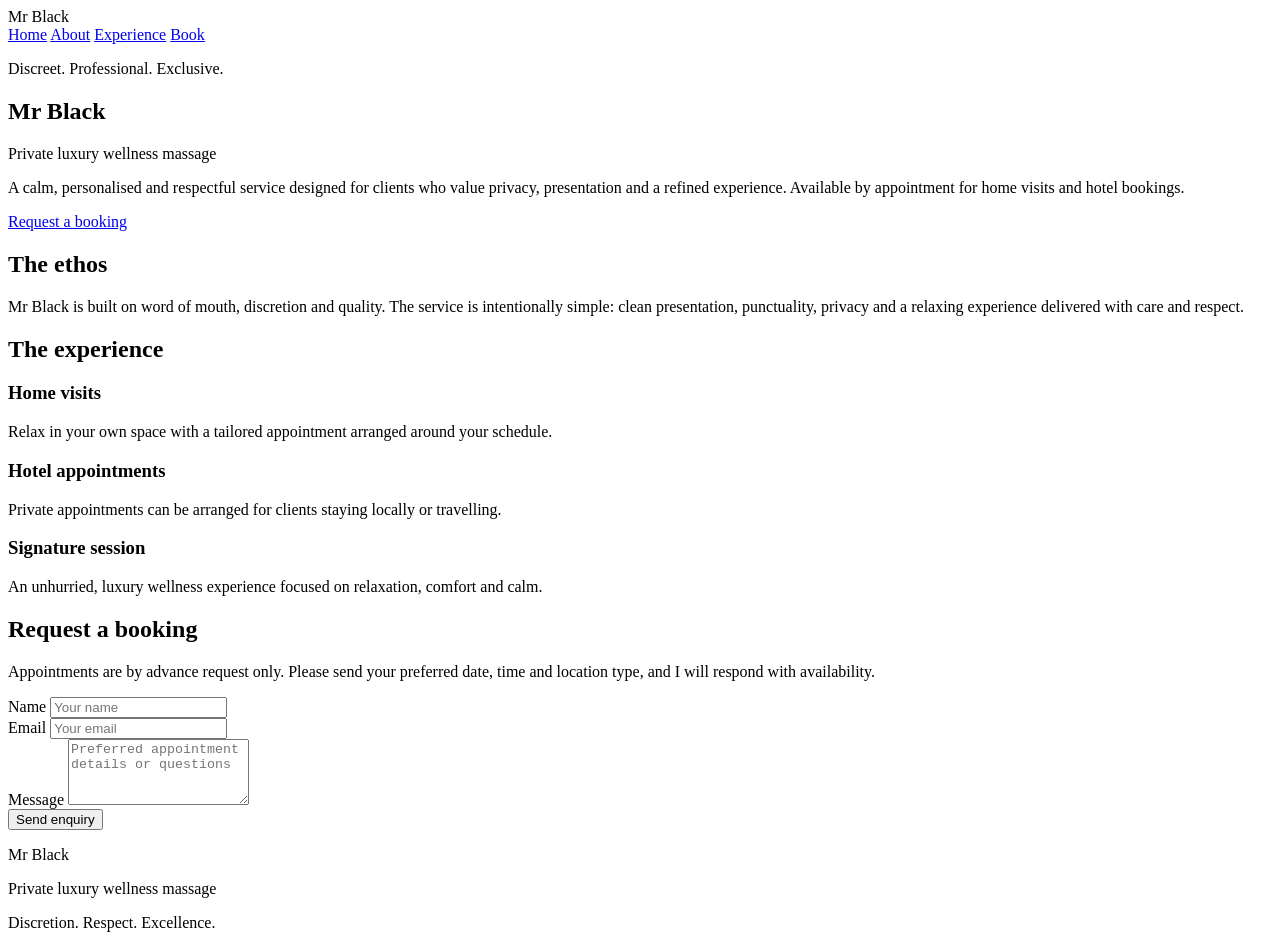
==== index.html @ 1399bcbb "Add Mr Black website homepage" ====
<!DOCTYPE html>
<html lang="en">
<head>
  <meta charset="UTF-8" />
  <meta name="viewport" content="width=device-width, initial-scale=1.0" />
  <title>Mr Black | Private Wellness Massage</title>
  <link rel="stylesheet" href="styles.css" />
  <link href="https://fonts.googleapis.com/css2?family=Playfair+Display:wght@400;600;700&family=Montserrat:wght@300;400;500;600&display=swap" rel="stylesheet" />
</head>
<body>
  <header class="site-header">
    <div class="container">
      <div class="brand">Mr Black</div>
      <nav class="nav-menu">
        <a href="#home">Home</a>
        <a href="#about">About</a>
        <a href="#experience">Experience</a>
        <a href="#contact">Book</a>
      </nav>
    </div>
  </header>

  <section id="home" class="hero">
    <div class="hero-overlay"></div>
    <div class="hero-content container">
      <p class="hero-subtitle">Discreet. Professional. Exclusive.</p>
      <h1 class="hero-title">Mr Black</h1>
      <p class="hero-tagline">Private luxury wellness massage</p>
      <p class="hero-description">A calm, personalised and respectful service designed for clients who value privacy, presentation and a refined experience. Available by appointment for home visits and hotel bookings.</p>
      <a href="#contact" class="btn-primary">Request a booking</a>
    </div>
  </section>

  <section id="about" class="about">
    <div class="container about-content">
      <h2>The ethos</h2>
      <p>Mr Black is built on word of mouth, discretion and quality. The service is intentionally simple: clean presentation, punctuality, privacy and a relaxing experience delivered with care and respect.</p>
    </div>
  </section>

  <section id="experience" class="experience">
    <div class="container">
      <h2>The experience</h2>
      <div class="experience-grid">
        <div class="experience-item">
          <h3>Home visits</h3>
          <p>Relax in your own space with a tailored appointment arranged around your schedule.</p>
        </div>
        <div class="experience-item">
          <h3>Hotel appointments</h3>
          <p>Private appointments can be arranged for clients staying locally or travelling.</p>
        </div>
        <div class="experience-item">
          <h3>Signature session</h3>
          <p>An unhurried, luxury wellness experience focused on relaxation, comfort and calm.</p>
        </div>
      </div>
    </div>
  </section>

  <section id="contact" class="contact">
    <div class="container contact-content">
      <h2>Request a booking</h2>
      <p>Appointments are by advance request only. Please send your preferred date, time and location type, and I will respond with availability.</p>
      <form class="booking-form" action="#" method="post" onsubmit="event.preventDefault(); alert('Thank you. Your enquiry is ready to be sent.');">
        <div class="form-group">
          <label for="name">Name</label>
          <input type="text" id="name" name="name" placeholder="Your name" required />
        </div>
        <div class="form-group">
          <label for="email">Email</label>
          <input type="email" id="email" name="email" placeholder="Your email" required />
        </div>
        <div class="form-group">
          <label for="message">Message</label>
          <textarea id="message" name="message" rows="4" placeholder="Preferred appointment details or questions" required></textarea>
        </div>
        <button type="submit" class="btn-primary">Send enquiry</button>
      </form>
    </div>
  </section>

  <footer class="site-footer">
    <div class="container footer-content">
      <p class="footer-logo">Mr Black</p>
      <p class="footer-tagline">Private luxury wellness massage</p>
      <p class="footer-note">Discretion. Respect. Excellence.</p>
    </div>
  </footer>
</body>
</html>
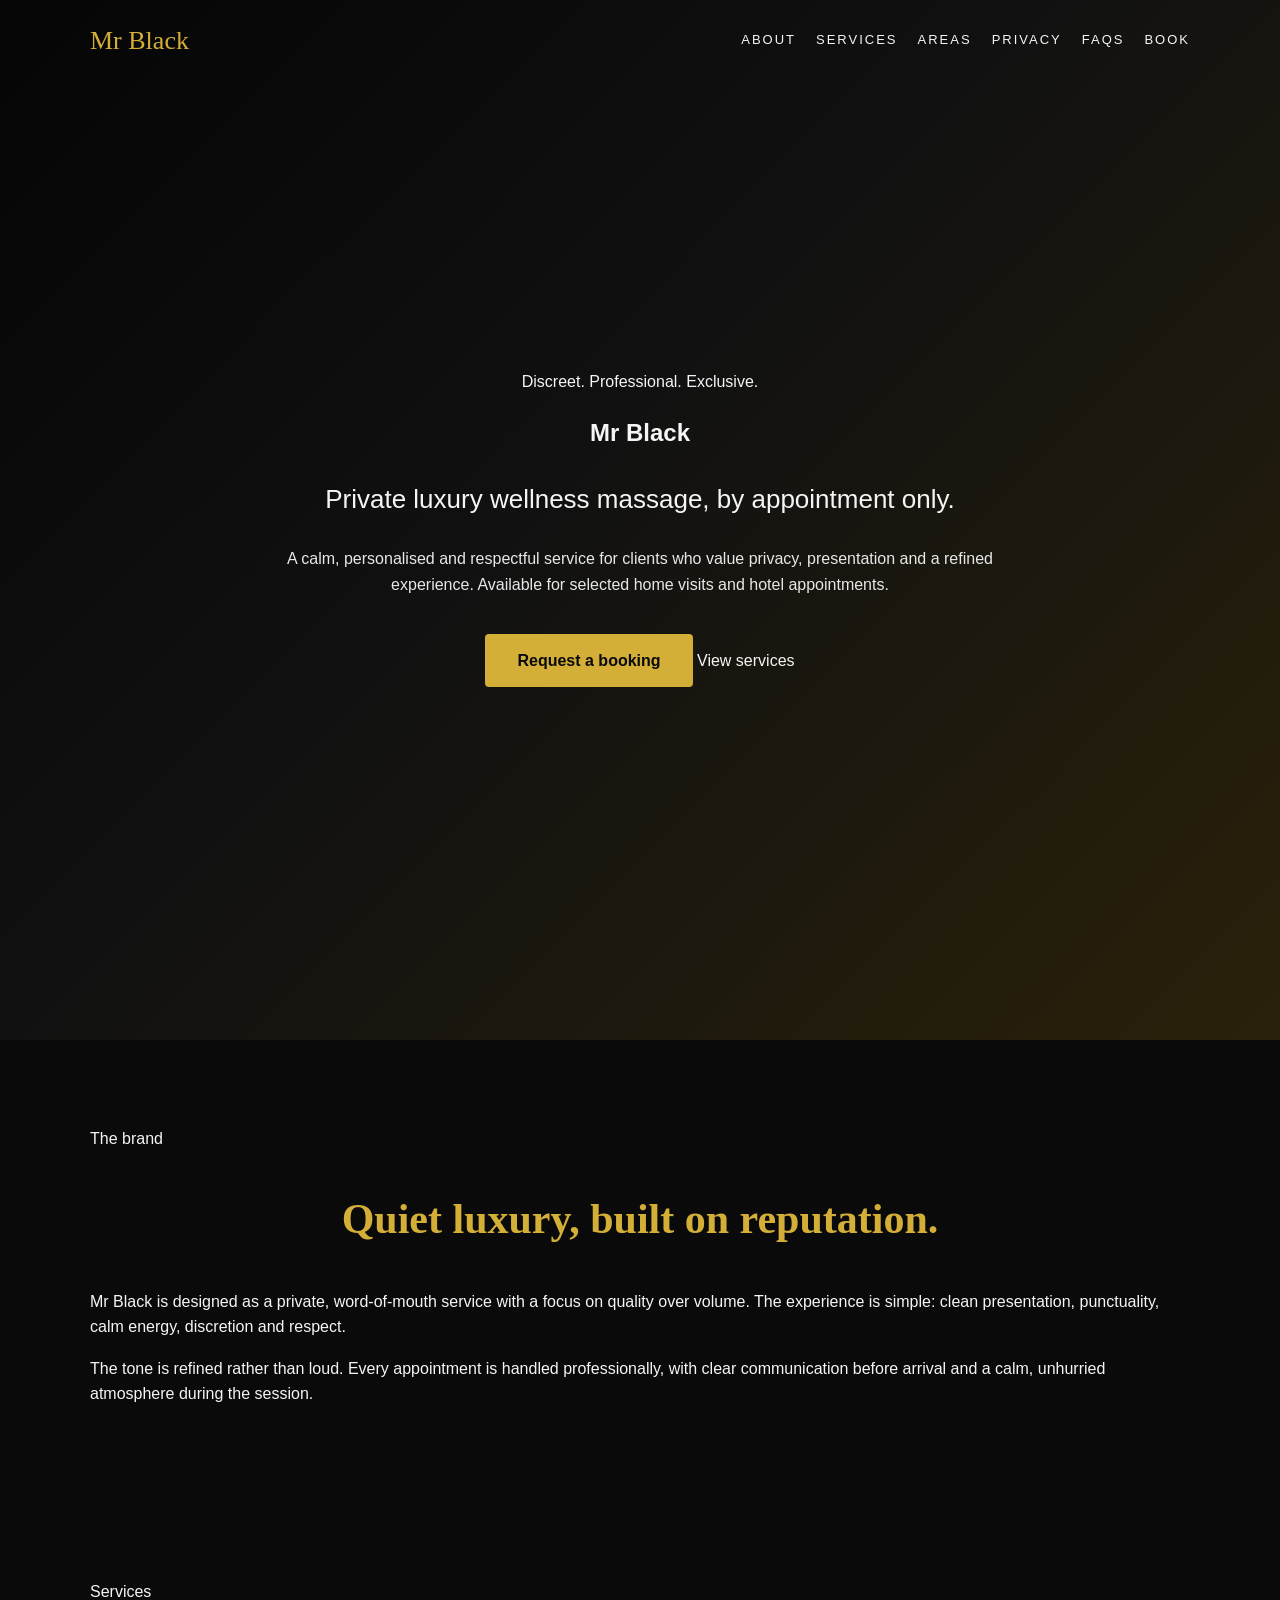
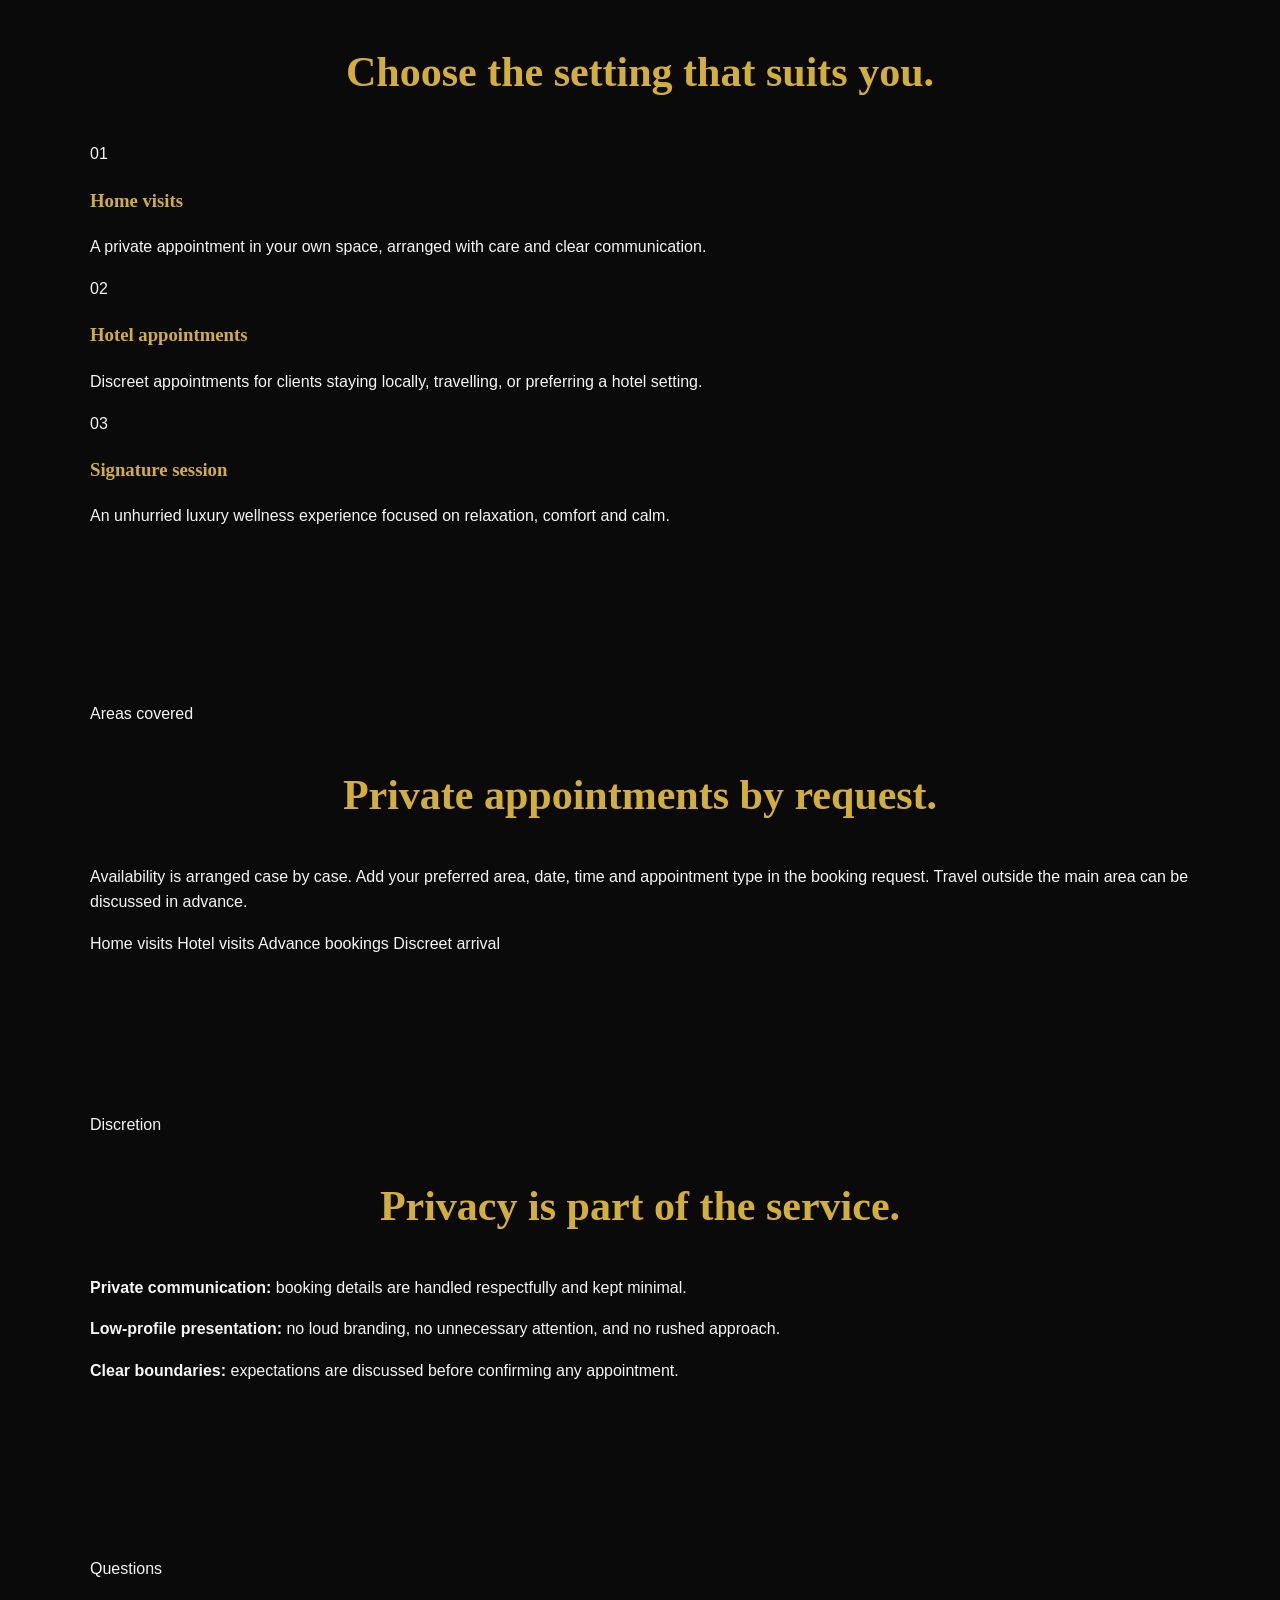
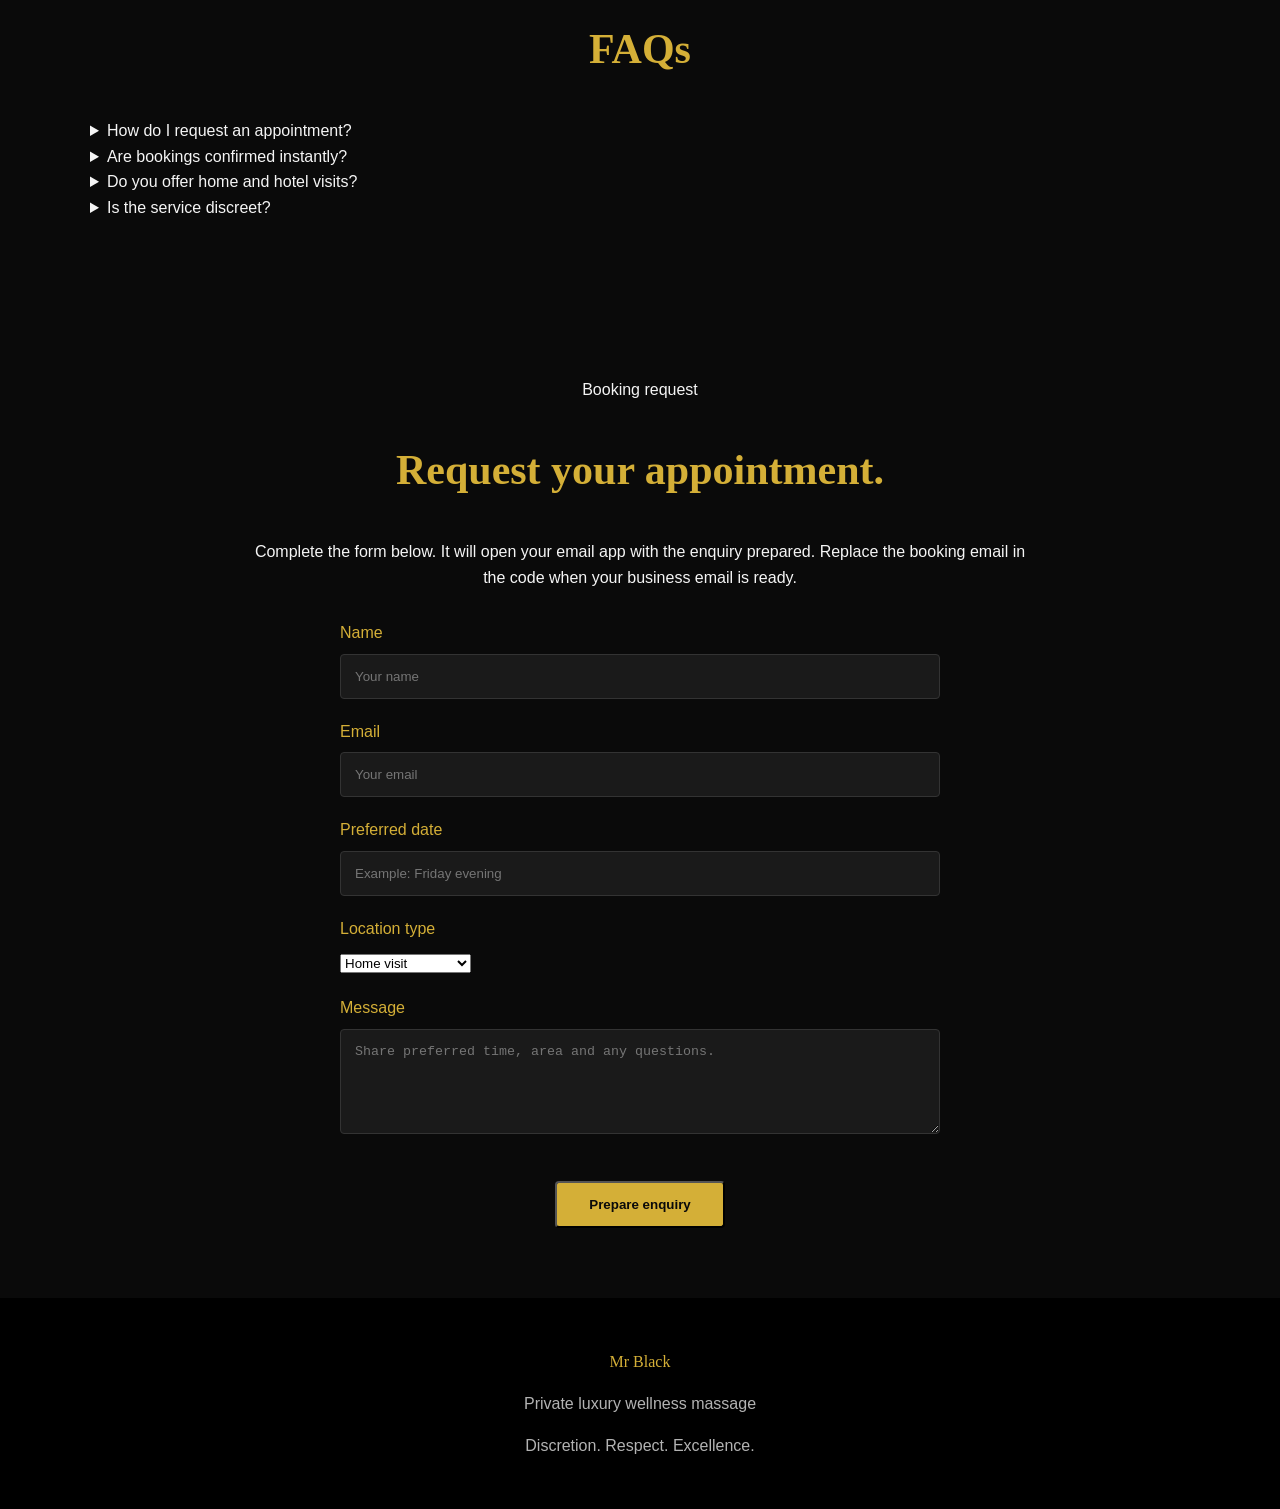
==== commit 80d3ffa2: "Upgrade Stage 1 website structure" ====
--- a/index.html
+++ b/index.html
@@ -3,82 +3,169 @@
 <head>
   <meta charset="UTF-8" />
   <meta name="viewport" content="width=device-width, initial-scale=1.0" />
-  <title>Mr Black | Private Wellness Massage</title>
+  <title>Mr Black | Private Luxury Wellness Massage</title>
+  <meta name="description" content="Mr Black offers private luxury wellness massage appointments by request. Discreet home and hotel visits for clients who value privacy, calm and refined service." />
   <link rel="stylesheet" href="styles.css" />
   <link href="https://fonts.googleapis.com/css2?family=Playfair+Display:wght@400;600;700&family=Montserrat:wght@300;400;500;600&display=swap" rel="stylesheet" />
 </head>
 <body>
   <header class="site-header">
-    <div class="container">
-      <div class="brand">Mr Black</div>
-      <nav class="nav-menu">
-        <a href="#home">Home</a>
+    <div class="container nav-wrap">
+      <a class="brand" href="#home">Mr Black</a>
+      <nav class="nav-menu" aria-label="Main navigation">
         <a href="#about">About</a>
-        <a href="#experience">Experience</a>
+        <a href="#services">Services</a>
+        <a href="#areas">Areas</a>
+        <a href="#privacy">Privacy</a>
+        <a href="#faqs">FAQs</a>
         <a href="#contact">Book</a>
       </nav>
     </div>
   </header>
 
-  <section id="home" class="hero">
-    <div class="hero-overlay"></div>
-    <div class="hero-content container">
-      <p class="hero-subtitle">Discreet. Professional. Exclusive.</p>
-      <h1 class="hero-title">Mr Black</h1>
-      <p class="hero-tagline">Private luxury wellness massage</p>
-      <p class="hero-description">A calm, personalised and respectful service designed for clients who value privacy, presentation and a refined experience. Available by appointment for home visits and hotel bookings.</p>
-      <a href="#contact" class="btn-primary">Request a booking</a>
-    </div>
-  </section>
-
-  <section id="about" class="about">
-    <div class="container about-content">
-      <h2>The ethos</h2>
-      <p>Mr Black is built on word of mouth, discretion and quality. The service is intentionally simple: clean presentation, punctuality, privacy and a relaxing experience delivered with care and respect.</p>
-    </div>
-  </section>
-
-  <section id="experience" class="experience">
-    <div class="container">
-      <h2>The experience</h2>
-      <div class="experience-grid">
-        <div class="experience-item">
-          <h3>Home visits</h3>
-          <p>Relax in your own space with a tailored appointment arranged around your schedule.</p>
-        </div>
-        <div class="experience-item">
-          <h3>Hotel appointments</h3>
-          <p>Private appointments can be arranged for clients staying locally or travelling.</p>
-        </div>
-        <div class="experience-item">
-          <h3>Signature session</h3>
-          <p>An unhurried, luxury wellness experience focused on relaxation, comfort and calm.</p>
+  <main>
+    <section id="home" class="hero">
+      <div class="hero-content container">
+        <p class="eyebrow">Discreet. Professional. Exclusive.</p>
+        <h1>Mr Black</h1>
+        <p class="hero-tagline">Private luxury wellness massage, by appointment only.</p>
+        <p class="hero-description">A calm, personalised and respectful service for clients who value privacy, presentation and a refined experience. Available for selected home visits and hotel appointments.</p>
+        <div class="hero-actions">
+          <a href="#contact" class="btn-primary">Request a booking</a>
+          <a href="#services" class="btn-secondary">View services</a>
         </div>
       </div>
-    </div>
-  </section>
+    </section>
 
-  <section id="contact" class="contact">
-    <div class="container contact-content">
-      <h2>Request a booking</h2>
-      <p>Appointments are by advance request only. Please send your preferred date, time and location type, and I will respond with availability.</p>
-      <form class="booking-form" action="#" method="post" onsubmit="event.preventDefault(); alert('Thank you. Your enquiry is ready to be sent.');">
-        <div class="form-group">
-          <label for="name">Name</label>
-          <input type="text" id="name" name="name" placeholder="Your name" required />
+    <section id="about" class="section about">
+      <div class="container split">
+        <div>
+          <p class="eyebrow">The brand</p>
+          <h2>Quiet luxury, built on reputation.</h2>
         </div>
-        <div class="form-group">
-          <label for="email">Email</label>
-          <input type="email" id="email" name="email" placeholder="Your email" required />
+        <div>
+          <p>Mr Black is designed as a private, word-of-mouth service with a focus on quality over volume. The experience is simple: clean presentation, punctuality, calm energy, discretion and respect.</p>
+          <p>The tone is refined rather than loud. Every appointment is handled professionally, with clear communication before arrival and a calm, unhurried atmosphere during the session.</p>
         </div>
-        <div class="form-group">
-          <label for="message">Message</label>
-          <textarea id="message" name="message" rows="4" placeholder="Preferred appointment details or questions" required></textarea>
+      </div>
+    </section>
+
+    <section id="services" class="section services">
+      <div class="container">
+        <p class="eyebrow center">Services</p>
+        <h2>Choose the setting that suits you.</h2>
+        <div class="card-grid">
+          <article class="card">
+            <span class="card-number">01</span>
+            <h3>Home visits</h3>
+            <p>A private appointment in your own space, arranged with care and clear communication.</p>
+          </article>
+          <article class="card">
+            <span class="card-number">02</span>
+            <h3>Hotel appointments</h3>
+            <p>Discreet appointments for clients staying locally, travelling, or preferring a hotel setting.</p>
+          </article>
+          <article class="card">
+            <span class="card-number">03</span>
+            <h3>Signature session</h3>
+            <p>An unhurried luxury wellness experience focused on relaxation, comfort and calm.</p>
+          </article>
         </div>
-        <button type="submit" class="btn-primary">Send enquiry</button>
-      </form>
-    </div>
-  </section>
+      </div>
+    </section>
+
+    <section id="areas" class="section areas">
+      <div class="container narrow">
+        <p class="eyebrow center">Areas covered</p>
+        <h2>Private appointments by request.</h2>
+        <p>Availability is arranged case by case. Add your preferred area, date, time and appointment type in the booking request. Travel outside the main area can be discussed in advance.</p>
+        <div class="pill-row">
+          <span>Home visits</span>
+          <span>Hotel visits</span>
+          <span>Advance bookings</span>
+          <span>Discreet arrival</span>
+        </div>
+      </div>
+    </section>
+
+    <section id="privacy" class="section privacy">
+      <div class="container split">
+        <div>
+          <p class="eyebrow">Discretion</p>
+          <h2>Privacy is part of the service.</h2>
+        </div>
+        <div class="feature-list">
+          <p><strong>Private communication:</strong> booking details are handled respectfully and kept minimal.</p>
+          <p><strong>Low-profile presentation:</strong> no loud branding, no unnecessary attention, and no rushed approach.</p>
+          <p><strong>Clear boundaries:</strong> expectations are discussed before confirming any appointment.</p>
+        </div>
+      </div>
+    </section>
+
+    <section id="faqs" class="section faqs">
+      <div class="container">
+        <p class="eyebrow center">Questions</p>
+        <h2>FAQs</h2>
+        <div class="faq-list">
+          <details>
+            <summary>How do I request an appointment?</summary>
+            <p>Use the booking form below and include your preferred date, time, location type and any questions.</p>
+          </details>
+          <details>
+            <summary>Are bookings confirmed instantly?</summary>
+            <p>No. This is an appointment-request service. You will receive a response with availability before anything is confirmed.</p>
+          </details>
+          <details>
+            <summary>Do you offer home and hotel visits?</summary>
+            <p>Yes, both can be requested. Details are agreed privately before the appointment.</p>
+          </details>
+          <details>
+            <summary>Is the service discreet?</summary>
+            <p>Yes. Discretion, respect and privacy are central to the brand.</p>
+          </details>
+        </div>
+      </div>
+    </section>
+
+    <section id="contact" class="section contact">
+      <div class="container contact-content">
+        <p class="eyebrow center">Booking request</p>
+        <h2>Request your appointment.</h2>
+        <p>Complete the form below. It will open your email app with the enquiry prepared. Replace the booking email in the code when your business email is ready.</p>
+        <form class="booking-form" id="bookingForm">
+          <div class="form-grid">
+            <div class="form-group">
+              <label for="name">Name</label>
+              <input type="text" id="name" name="name" placeholder="Your name" required />
+            </div>
+            <div class="form-group">
+              <label for="email">Email</label>
+              <input type="email" id="email" name="email" placeholder="Your email" required />
+            </div>
+          </div>
+          <div class="form-grid">
+            <div class="form-group">
+              <label for="date">Preferred date</label>
+              <input type="text" id="date" name="date" placeholder="Example: Friday evening" />
+            </div>
+            <div class="form-group">
+              <label for="location">Location type</label>
+              <select id="location" name="location">
+                <option>Home visit</option>
+                <option>Hotel appointment</option>
+                <option>Not sure yet</option>
+              </select>
+            </div>
+          </div>
+          <div class="form-group">
+            <label for="message">Message</label>
+            <textarea id="message" name="message" rows="5" placeholder="Share preferred time, area and any questions." required></textarea>
+          </div>
+          <button type="submit" class="btn-primary">Prepare enquiry</button>
+        </form>
+      </div>
+    </section>
+  </main>
 
   <footer class="site-footer">
     <div class="container footer-content">
@@ -87,5 +174,24 @@
       <p class="footer-note">Discretion. Respect. Excellence.</p>
     </div>
   </footer>
+
+  <script>
+    const bookingEmail = "bookings@example.com";
+    document.getElementById("bookingForm").addEventListener("submit", function (event) {
+      event.preventDefault();
+      const data = new FormData(event.target);
+      const subject = "Booking request for Mr Black";
+      const body = [
+        "Name: " + data.get("name"),
+        "Email: " + data.get("email"),
+        "Preferred date: " + data.get("date"),
+        "Location type: " + data.get("location"),
+        "",
+        "Message:",
+        data.get("message")
+      ].join("\n");
+      window.location.href = "mailto:" + bookingEmail + "?subject=" + encodeURIComponent(subject) + "&body=" + encodeURIComponent(body);
+    });
+  </script>
 </body>
-</html>+</html>
--- a/styles.css
+++ b/styles.css
@@ -0,0 +1 @@
+body{margin:0;background:#0a0a0a;color:#f5f5f5;font-family:Arial,sans-serif;line-height:1.6}a{color:inherit;text-decoration:none}.container{width:90%;max-width:1100px;margin:auto}.site-header{position:absolute;top:0;left:0;width:100%;padding:20px 0;z-index:2}.site-header .container{display:flex;justify-content:space-between;align-items:center}.brand,.hero-title,h2,h3,.footer-logo{font-family:Georgia,serif;color:#d4af37}.brand{font-size:26px}.nav-menu{display:flex;gap:20px;text-transform:uppercase;font-size:13px;letter-spacing:2px}.hero{min-height:100vh;display:flex;align-items:center;text-align:center;background:linear-gradient(135deg,#050505,#111 45%,#2a210a)}.hero-content{max-width:760px}.hero-title{font-size:72px;margin:0}.hero-subtitle{color:#b3b3b3;text-transform:uppercase;letter-spacing:3px}.hero-tagline{font-size:26px}.hero-description{color:#e8e8e8}.btn-primary{display:inline-block;margin-top:20px;padding:14px 32px;background:#d4af37;color:#0a0a0a;font-weight:bold;border-radius:4px}section{padding:70px 0}h2{text-align:center;font-size:42px}.about-content,.contact-content{text-align:center;max-width:780px}.experience{background:#111}.experience-grid{display:grid;grid-template-columns:repeat(auto-fit,minmax(250px,1fr));gap:28px}.experience-item{background:#1a1a1a;padding:30px;border-radius:8px}.booking-form{max-width:600px;margin:30px auto 0}.form-group{text-align:left;margin-bottom:20px}.form-group label{display:block;color:#d4af37;margin-bottom:8px}.form-group input,.form-group textarea{width:100%;box-sizing:border-box;padding:14px;background:#1a1a1a;border:1px solid #333;color:white;border-radius:4px}.site-footer{text-align:center;background:#000;padding:35px 0;color:#b3b3b3}@media(max-width:700px){.site-header .container{flex-direction:column;gap:12px}.nav-menu{font-size:11px;gap:12px;flex-wrap:wrap;justify-content:center}.hero-title{font-size:48px}h2{font-size:32px}}
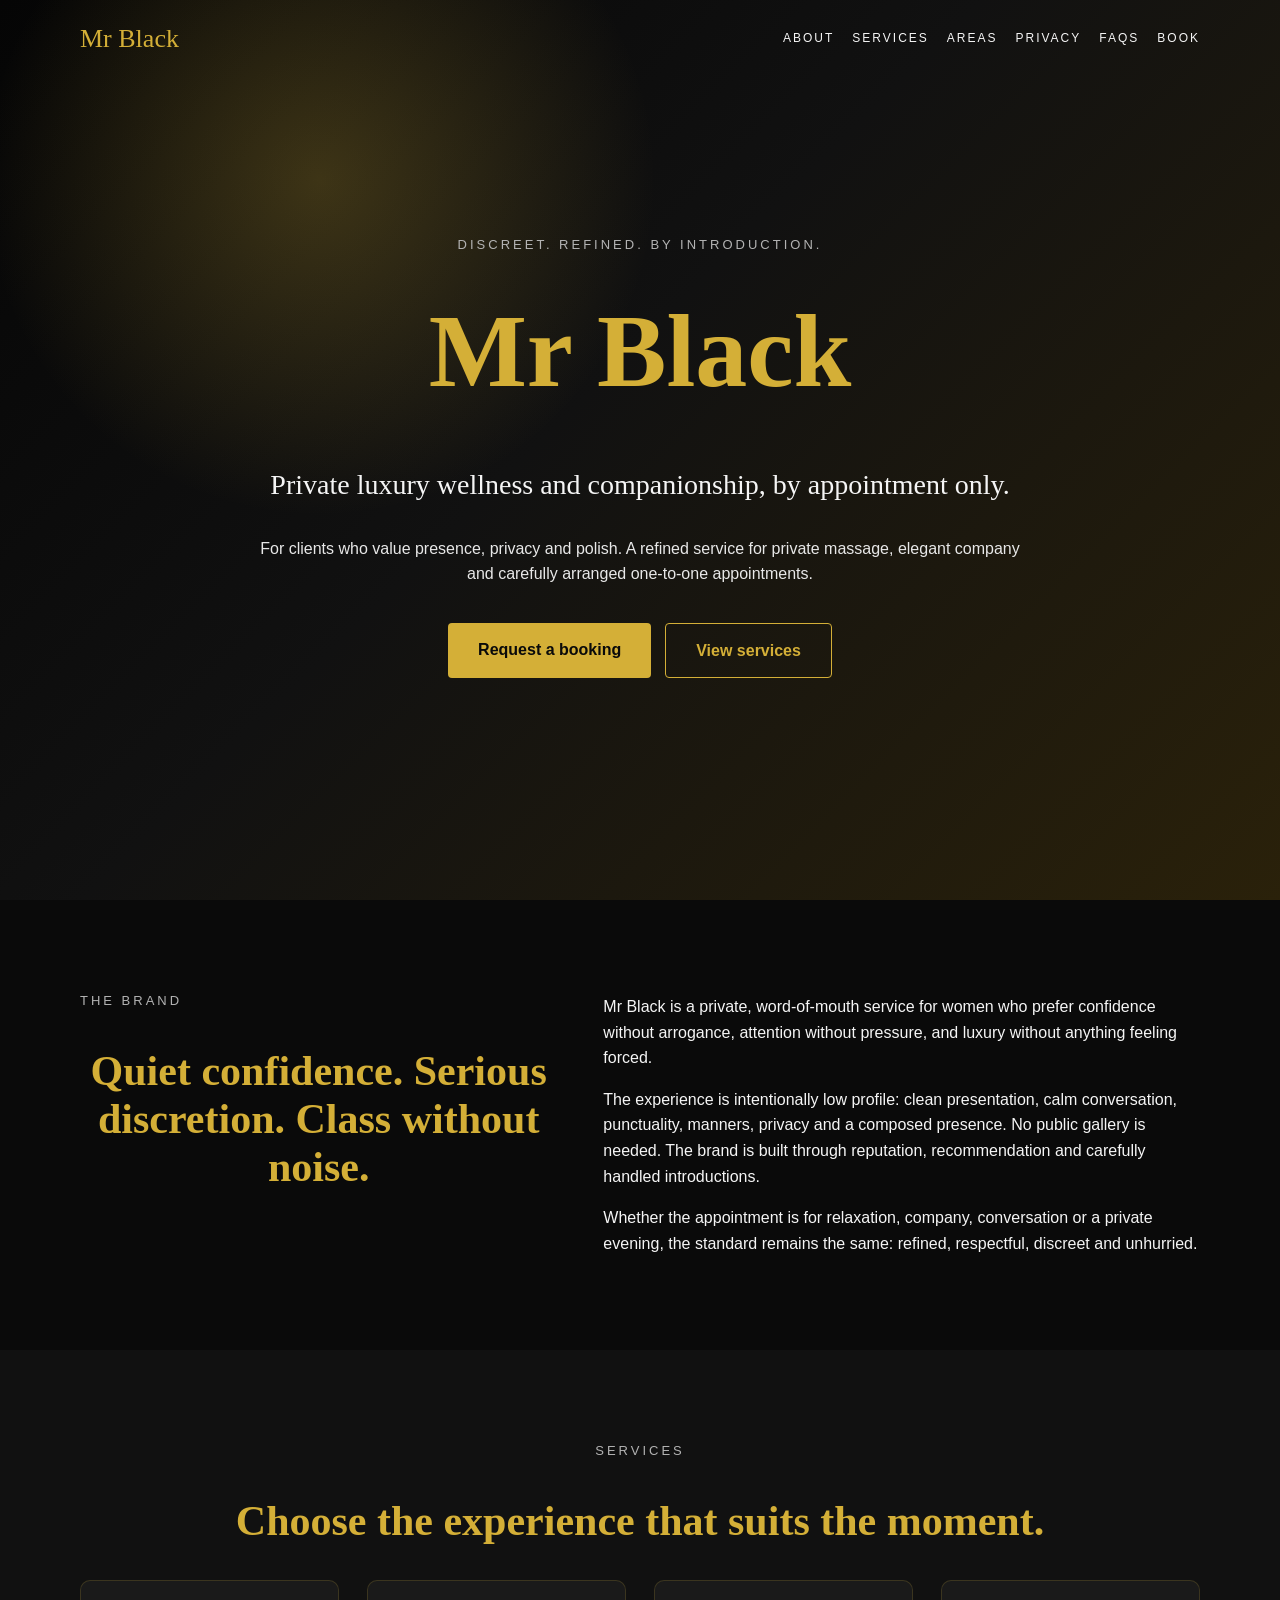
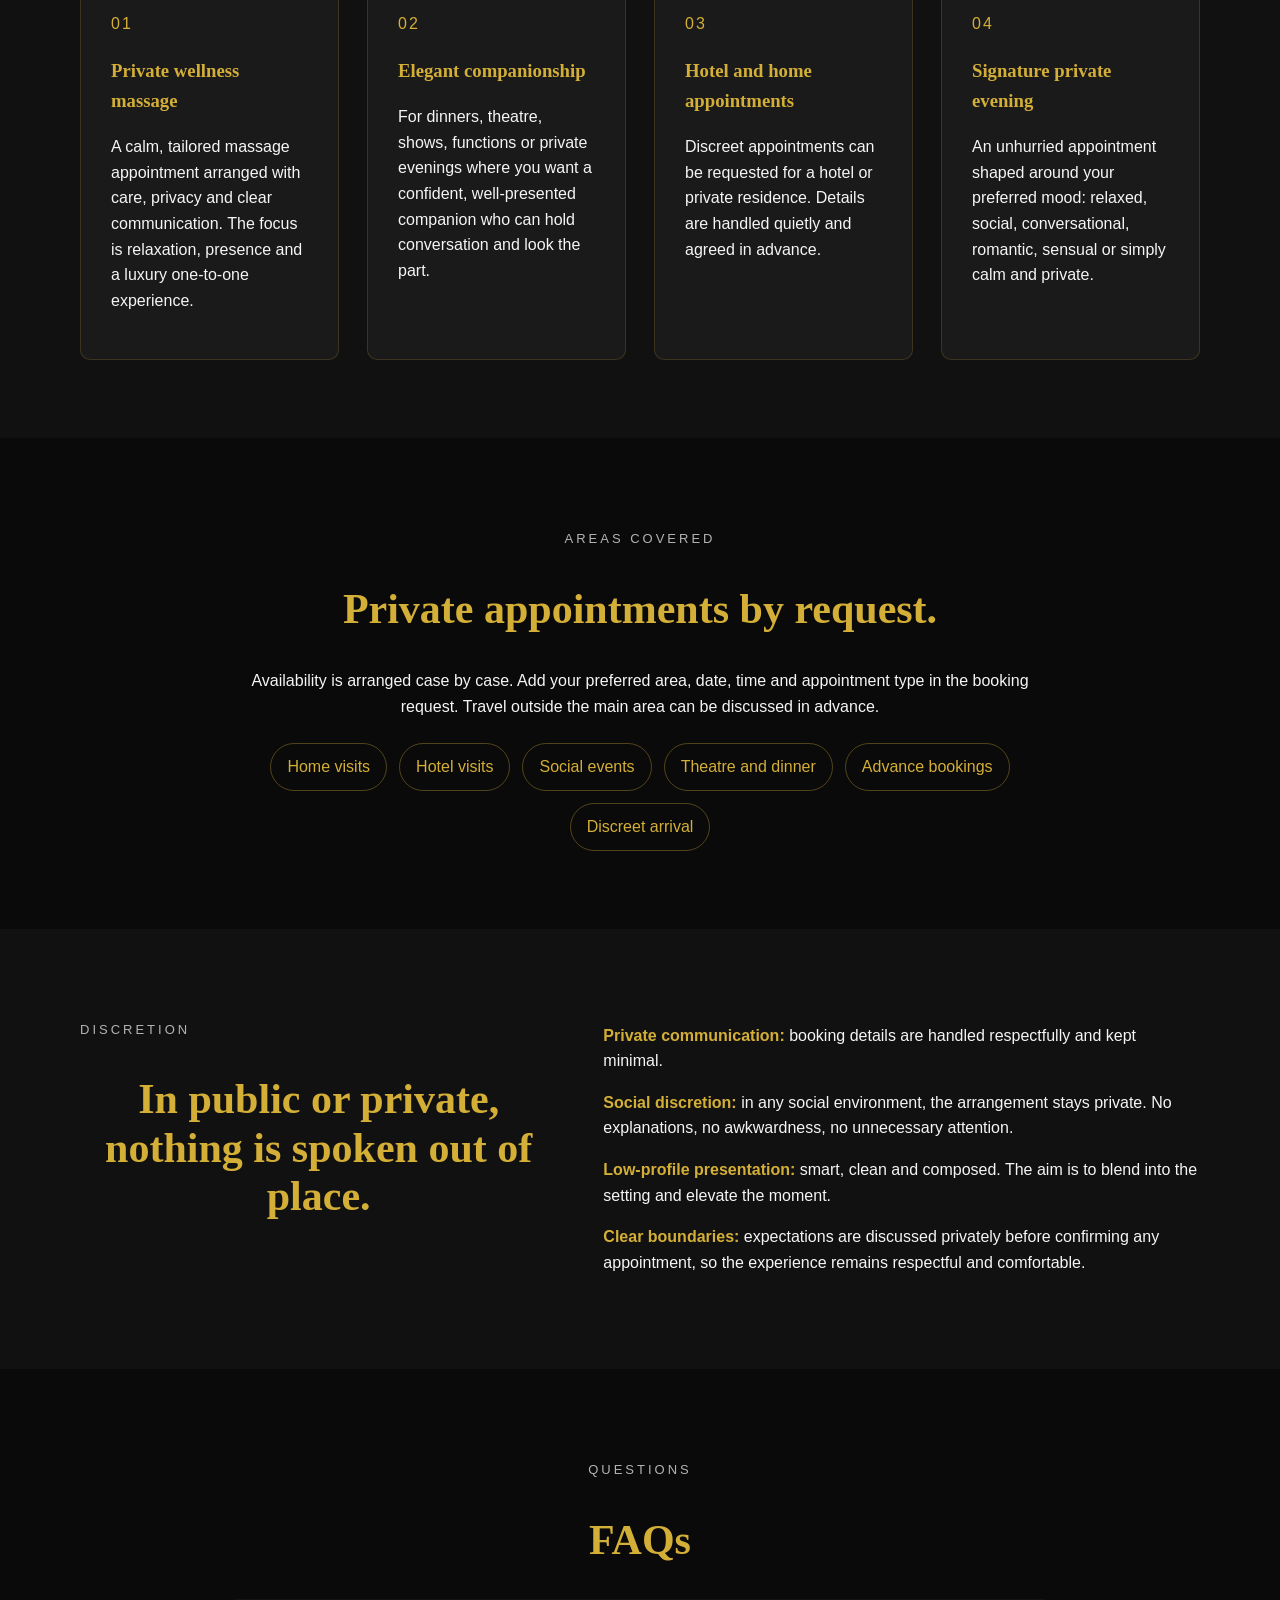
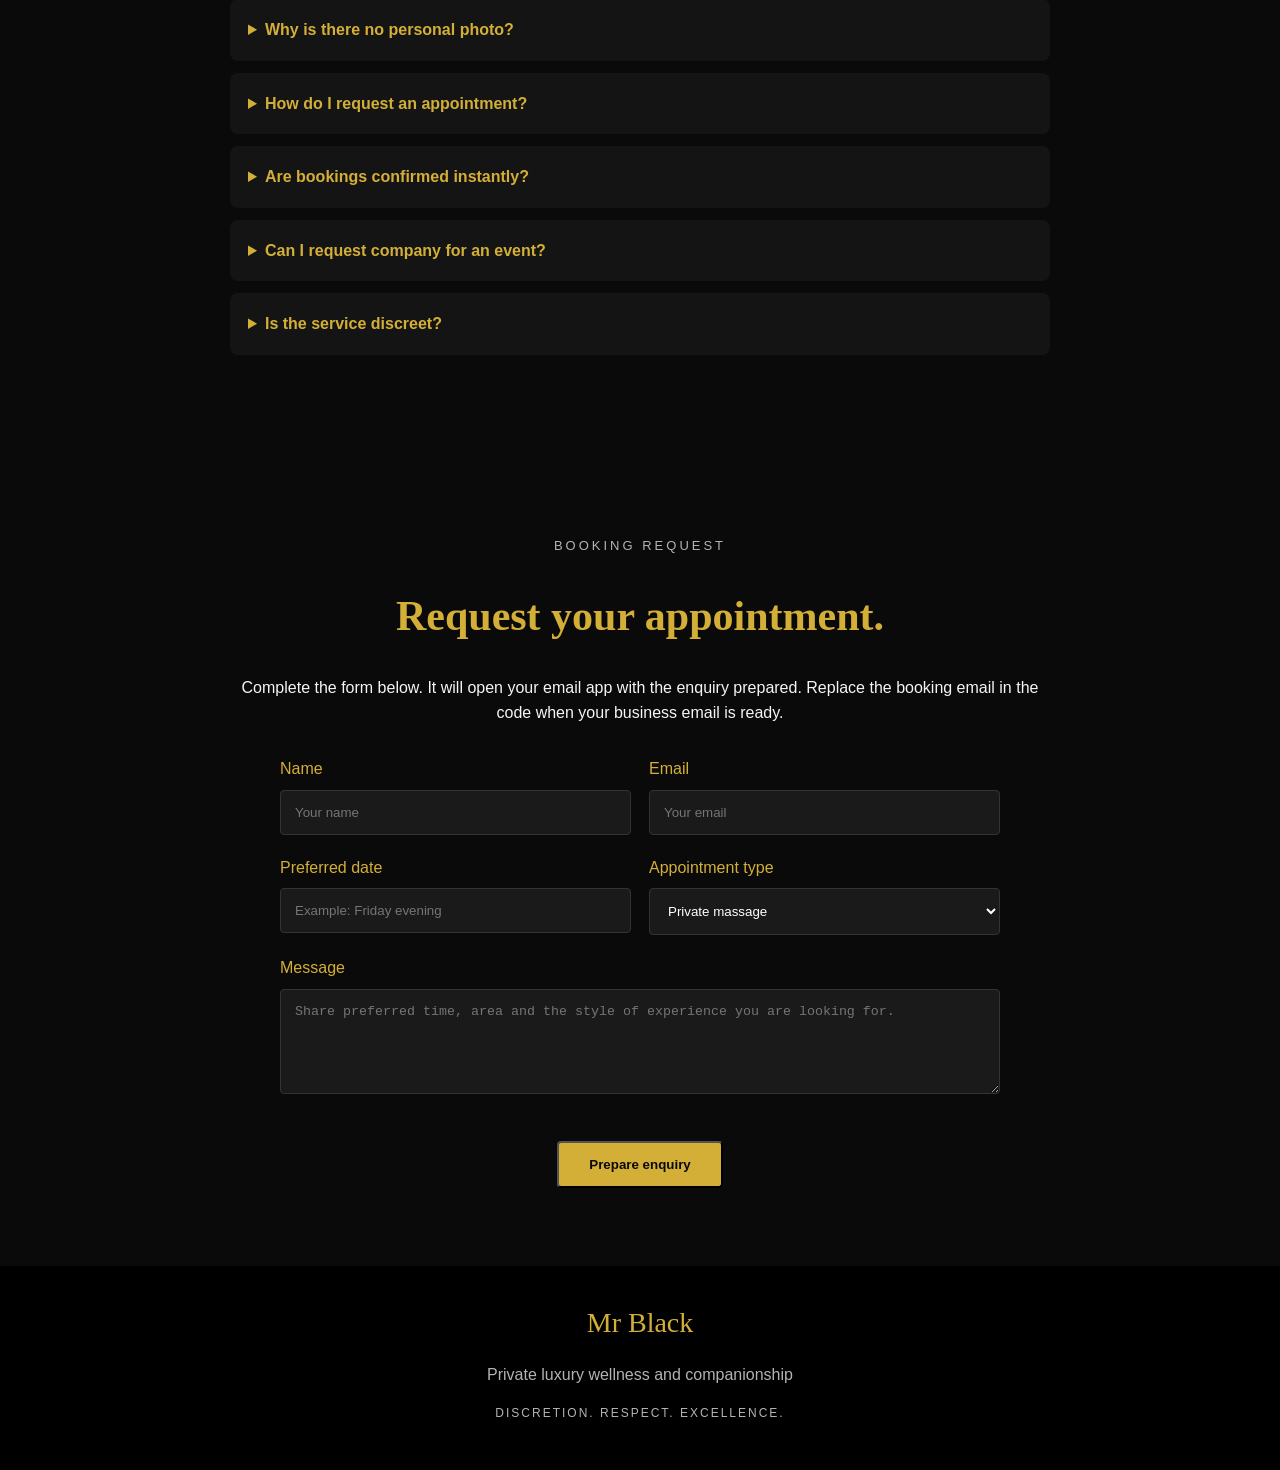
==== commit 7cee1aa7: "Refine wording for classy private brand" ====
--- a/index.html
+++ b/index.html
@@ -3,8 +3,8 @@
 <head>
   <meta charset="UTF-8" />
   <meta name="viewport" content="width=device-width, initial-scale=1.0" />
-  <title>Mr Black | Private Luxury Wellness Massage</title>
-  <meta name="description" content="Mr Black offers private luxury wellness massage appointments by request. Discreet home and hotel visits for clients who value privacy, calm and refined service." />
+  <title>Mr Black | Private Luxury Wellness & Companionship</title>
+  <meta name="description" content="Mr Black offers private luxury wellness, massage and social companionship appointments by request. Discreet home, hotel and event bookings for clients who value privacy, confidence and refined service." />
   <link rel="stylesheet" href="styles.css" />
   <link href="https://fonts.googleapis.com/css2?family=Playfair+Display:wght@400;600;700&family=Montserrat:wght@300;400;500;600&display=swap" rel="stylesheet" />
 </head>
@@ -26,10 +26,10 @@
   <main>
     <section id="home" class="hero">
       <div class="hero-content container">
-        <p class="eyebrow">Discreet. Professional. Exclusive.</p>
+        <p class="eyebrow">Discreet. Refined. By introduction.</p>
         <h1>Mr Black</h1>
-        <p class="hero-tagline">Private luxury wellness massage, by appointment only.</p>
-        <p class="hero-description">A calm, personalised and respectful service for clients who value privacy, presentation and a refined experience. Available for selected home visits and hotel appointments.</p>
+        <p class="hero-tagline">Private luxury wellness and companionship, by appointment only.</p>
+        <p class="hero-description">For clients who value presence, privacy and polish. A refined service for private massage, elegant company and carefully arranged one-to-one appointments.</p>
         <div class="hero-actions">
           <a href="#contact" class="btn-primary">Request a booking</a>
           <a href="#services" class="btn-secondary">View services</a>
@@ -41,11 +41,12 @@
       <div class="container split">
         <div>
           <p class="eyebrow">The brand</p>
-          <h2>Quiet luxury, built on reputation.</h2>
+          <h2>Quiet confidence. Serious discretion. Class without noise.</h2>
         </div>
         <div>
-          <p>Mr Black is designed as a private, word-of-mouth service with a focus on quality over volume. The experience is simple: clean presentation, punctuality, calm energy, discretion and respect.</p>
-          <p>The tone is refined rather than loud. Every appointment is handled professionally, with clear communication before arrival and a calm, unhurried atmosphere during the session.</p>
+          <p>Mr Black is a private, word-of-mouth service for women who prefer confidence without arrogance, attention without pressure, and luxury without anything feeling forced.</p>
+          <p>The experience is intentionally low profile: clean presentation, calm conversation, punctuality, manners, privacy and a composed presence. No public gallery is needed. The brand is built through reputation, recommendation and carefully handled introductions.</p>
+          <p>Whether the appointment is for relaxation, company, conversation or a private evening, the standard remains the same: refined, respectful, discreet and unhurried.</p>
         </div>
       </div>
     </section>
@@ -53,22 +54,27 @@
     <section id="services" class="section services">
       <div class="container">
         <p class="eyebrow center">Services</p>
-        <h2>Choose the setting that suits you.</h2>
+        <h2>Choose the experience that suits the moment.</h2>
         <div class="card-grid">
           <article class="card">
             <span class="card-number">01</span>
-            <h3>Home visits</h3>
-            <p>A private appointment in your own space, arranged with care and clear communication.</p>
+            <h3>Private wellness massage</h3>
+            <p>A calm, tailored massage appointment arranged with care, privacy and clear communication. The focus is relaxation, presence and a luxury one-to-one experience.</p>
           </article>
           <article class="card">
             <span class="card-number">02</span>
-            <h3>Hotel appointments</h3>
-            <p>Discreet appointments for clients staying locally, travelling, or preferring a hotel setting.</p>
+            <h3>Elegant companionship</h3>
+            <p>For dinners, theatre, shows, functions or private evenings where you want a confident, well-presented companion who can hold conversation and look the part.</p>
           </article>
           <article class="card">
             <span class="card-number">03</span>
-            <h3>Signature session</h3>
-            <p>An unhurried luxury wellness experience focused on relaxation, comfort and calm.</p>
+            <h3>Hotel and home appointments</h3>
+            <p>Discreet appointments can be requested for a hotel or private residence. Details are handled quietly and agreed in advance.</p>
+          </article>
+          <article class="card">
+            <span class="card-number">04</span>
+            <h3>Signature private evening</h3>
+            <p>An unhurried appointment shaped around your preferred mood: relaxed, social, conversational, romantic, sensual or simply calm and private.</p>
           </article>
         </div>
       </div>
@@ -82,6 +88,8 @@
         <div class="pill-row">
           <span>Home visits</span>
           <span>Hotel visits</span>
+          <span>Social events</span>
+          <span>Theatre and dinner</span>
           <span>Advance bookings</span>
           <span>Discreet arrival</span>
         </div>
@@ -92,12 +100,13 @@
       <div class="container split">
         <div>
           <p class="eyebrow">Discretion</p>
-          <h2>Privacy is part of the service.</h2>
+          <h2>In public or private, nothing is spoken out of place.</h2>
         </div>
         <div class="feature-list">
           <p><strong>Private communication:</strong> booking details are handled respectfully and kept minimal.</p>
-          <p><strong>Low-profile presentation:</strong> no loud branding, no unnecessary attention, and no rushed approach.</p>
-          <p><strong>Clear boundaries:</strong> expectations are discussed before confirming any appointment.</p>
+          <p><strong>Social discretion:</strong> in any social environment, the arrangement stays private. No explanations, no awkwardness, no unnecessary attention.</p>
+          <p><strong>Low-profile presentation:</strong> smart, clean and composed. The aim is to blend into the setting and elevate the moment.</p>
+          <p><strong>Clear boundaries:</strong> expectations are discussed privately before confirming any appointment, so the experience remains respectful and comfortable.</p>
         </div>
       </div>
     </section>
@@ -108,16 +117,20 @@
         <h2>FAQs</h2>
         <div class="faq-list">
           <details>
+            <summary>Why is there no personal photo?</summary>
+            <p>Mr Black is designed around privacy, mystery and recommendation. Images can be shared privately where appropriate, but the public brand stays discreet.</p>
+          </details>
+          <details>
             <summary>How do I request an appointment?</summary>
-            <p>Use the booking form below and include your preferred date, time, location type and any questions.</p>
+            <p>Use the booking form below and include your preferred date, time, location type and the style of experience you are looking for.</p>
           </details>
           <details>
             <summary>Are bookings confirmed instantly?</summary>
             <p>No. This is an appointment-request service. You will receive a response with availability before anything is confirmed.</p>
           </details>
           <details>
-            <summary>Do you offer home and hotel visits?</summary>
-            <p>Yes, both can be requested. Details are agreed privately before the appointment.</p>
+            <summary>Can I request company for an event?</summary>
+            <p>Yes. Dinner, theatre, shows, functions and private social appointments can be requested in advance.</p>
           </details>
           <details>
             <summary>Is the service discreet?</summary>
@@ -149,17 +162,20 @@
               <input type="text" id="date" name="date" placeholder="Example: Friday evening" />
             </div>
             <div class="form-group">
-              <label for="location">Location type</label>
+              <label for="location">Appointment type</label>
               <select id="location" name="location">
+                <option>Private massage</option>
                 <option>Home visit</option>
                 <option>Hotel appointment</option>
+                <option>Dinner, theatre or event</option>
+                <option>Private evening</option>
                 <option>Not sure yet</option>
               </select>
             </div>
           </div>
           <div class="form-group">
             <label for="message">Message</label>
-            <textarea id="message" name="message" rows="5" placeholder="Share preferred time, area and any questions." required></textarea>
+            <textarea id="message" name="message" rows="5" placeholder="Share preferred time, area and the style of experience you are looking for." required></textarea>
           </div>
           <button type="submit" class="btn-primary">Prepare enquiry</button>
         </form>
@@ -170,7 +186,7 @@
   <footer class="site-footer">
     <div class="container footer-content">
       <p class="footer-logo">Mr Black</p>
-      <p class="footer-tagline">Private luxury wellness massage</p>
+      <p class="footer-tagline">Private luxury wellness and companionship</p>
       <p class="footer-note">Discretion. Respect. Excellence.</p>
     </div>
   </footer>
@@ -185,7 +201,7 @@
         "Name: " + data.get("name"),
         "Email: " + data.get("email"),
         "Preferred date: " + data.get("date"),
-        "Location type: " + data.get("location"),
+        "Appointment type: " + data.get("location"),
         "",
         "Message:",
         data.get("message")
--- a/styles.css
+++ b/styles.css
@@ -1 +1 @@
-body{margin:0;background:#0a0a0a;color:#f5f5f5;font-family:Arial,sans-serif;line-height:1.6}a{color:inherit;text-decoration:none}.container{width:90%;max-width:1100px;margin:auto}.site-header{position:absolute;top:0;left:0;width:100%;padding:20px 0;z-index:2}.site-header .container{display:flex;justify-content:space-between;align-items:center}.brand,.hero-title,h2,h3,.footer-logo{font-family:Georgia,serif;color:#d4af37}.brand{font-size:26px}.nav-menu{display:flex;gap:20px;text-transform:uppercase;font-size:13px;letter-spacing:2px}.hero{min-height:100vh;display:flex;align-items:center;text-align:center;background:linear-gradient(135deg,#050505,#111 45%,#2a210a)}.hero-content{max-width:760px}.hero-title{font-size:72px;margin:0}.hero-subtitle{color:#b3b3b3;text-transform:uppercase;letter-spacing:3px}.hero-tagline{font-size:26px}.hero-description{color:#e8e8e8}.btn-primary{display:inline-block;margin-top:20px;padding:14px 32px;background:#d4af37;color:#0a0a0a;font-weight:bold;border-radius:4px}section{padding:70px 0}h2{text-align:center;font-size:42px}.about-content,.contact-content{text-align:center;max-width:780px}.experience{background:#111}.experience-grid{display:grid;grid-template-columns:repeat(auto-fit,minmax(250px,1fr));gap:28px}.experience-item{background:#1a1a1a;padding:30px;border-radius:8px}.booking-form{max-width:600px;margin:30px auto 0}.form-group{text-align:left;margin-bottom:20px}.form-group label{display:block;color:#d4af37;margin-bottom:8px}.form-group input,.form-group textarea{width:100%;box-sizing:border-box;padding:14px;background:#1a1a1a;border:1px solid #333;color:white;border-radius:4px}.site-footer{text-align:center;background:#000;padding:35px 0;color:#b3b3b3}@media(max-width:700px){.site-header .container{flex-direction:column;gap:12px}.nav-menu{font-size:11px;gap:12px;flex-wrap:wrap;justify-content:center}.hero-title{font-size:48px}h2{font-size:32px}}+body{margin:0;background:#0a0a0a;color:#f5f5f5;font-family:Arial,sans-serif;line-height:1.6}a{color:inherit;text-decoration:none}.container{width:90%;max-width:1120px;margin:auto}.narrow{max-width:820px;text-align:center}.site-header{position:absolute;top:0;left:0;width:100%;padding:18px 0;z-index:2}.nav-wrap{display:flex;justify-content:space-between;align-items:center}.brand,h1,h2,h3,.footer-logo{font-family:Georgia,serif;color:#d4af37}.brand{font-size:26px}.nav-menu{display:flex;gap:18px;text-transform:uppercase;font-size:12px;letter-spacing:2px}.hero{min-height:100vh;display:flex;align-items:center;text-align:center;background:radial-gradient(circle at 25% 20%,rgba(212,175,55,.25),transparent 28%),linear-gradient(135deg,#050505,#111 45%,#2a210a)}.hero-content{max-width:780px}.eyebrow{color:#b3b3b3;text-transform:uppercase;letter-spacing:3px;font-size:13px}.center{text-align:center}h1{font-size:clamp(52px,10vw,104px);margin:0}.hero-tagline{font-family:Georgia,serif;font-size:28px}.hero-description{color:#e8e8e8}.hero-actions{display:flex;gap:14px;justify-content:center;flex-wrap:wrap}.btn-primary,.btn-secondary{display:inline-block;margin-top:20px;padding:14px 30px;border-radius:4px;font-weight:bold}.btn-primary{background:#d4af37;color:#0a0a0a}.btn-secondary{border:1px solid #d4af37;color:#d4af37}.section{padding:78px 0}h2{text-align:center;font-size:42px;line-height:1.15}.split{display:grid;grid-template-columns:1fr 1.25fr;gap:46px;align-items:start}.services,.privacy{background:#111}.card-grid{display:grid;grid-template-columns:repeat(auto-fit,minmax(250px,1fr));gap:28px;margin-top:35px}.card{background:#1a1a1a;padding:30px;border-radius:10px;border:1px solid rgba(212,175,55,.18)}.card-number{color:#d4af37;letter-spacing:2px}.pill-row{display:flex;flex-wrap:wrap;gap:12px;justify-content:center;margin-top:24px}.pill-row span{border:1px solid rgba(212,175,55,.35);border-radius:999px;padding:10px 16px;color:#d4af37}.feature-list strong{color:#d4af37}.faq-list{max-width:820px;margin:30px auto 0}.faq-list details{background:#141414;margin-bottom:12px;padding:18px;border-radius:8px}.faq-list summary{cursor:pointer;color:#d4af37;font-weight:bold}.contact-content{text-align:center;max-width:820px}.booking-form{max-width:720px;margin:30px auto 0}.form-grid{display:grid;grid-template-columns:1fr 1fr;gap:18px}.form-group{text-align:left;margin-bottom:20px}.form-group label{display:block;color:#d4af37;margin-bottom:8px}.form-group input,.form-group textarea,.form-group select{width:100%;box-sizing:border-box;padding:14px;background:#1a1a1a;border:1px solid #333;color:white;border-radius:4px}.site-footer{text-align:center;background:#000;padding:35px 0;color:#b3b3b3}.footer-logo{font-size:28px;margin:0}.footer-note{letter-spacing:2px;text-transform:uppercase;font-size:12px}@media(max-width:800px){.nav-wrap{flex-direction:column;gap:12px}.nav-menu{font-size:10px;gap:10px;flex-wrap:wrap;justify-content:center}.split,.form-grid{grid-template-columns:1fr}h2{font-size:32px}.section{padding:56px 0}}
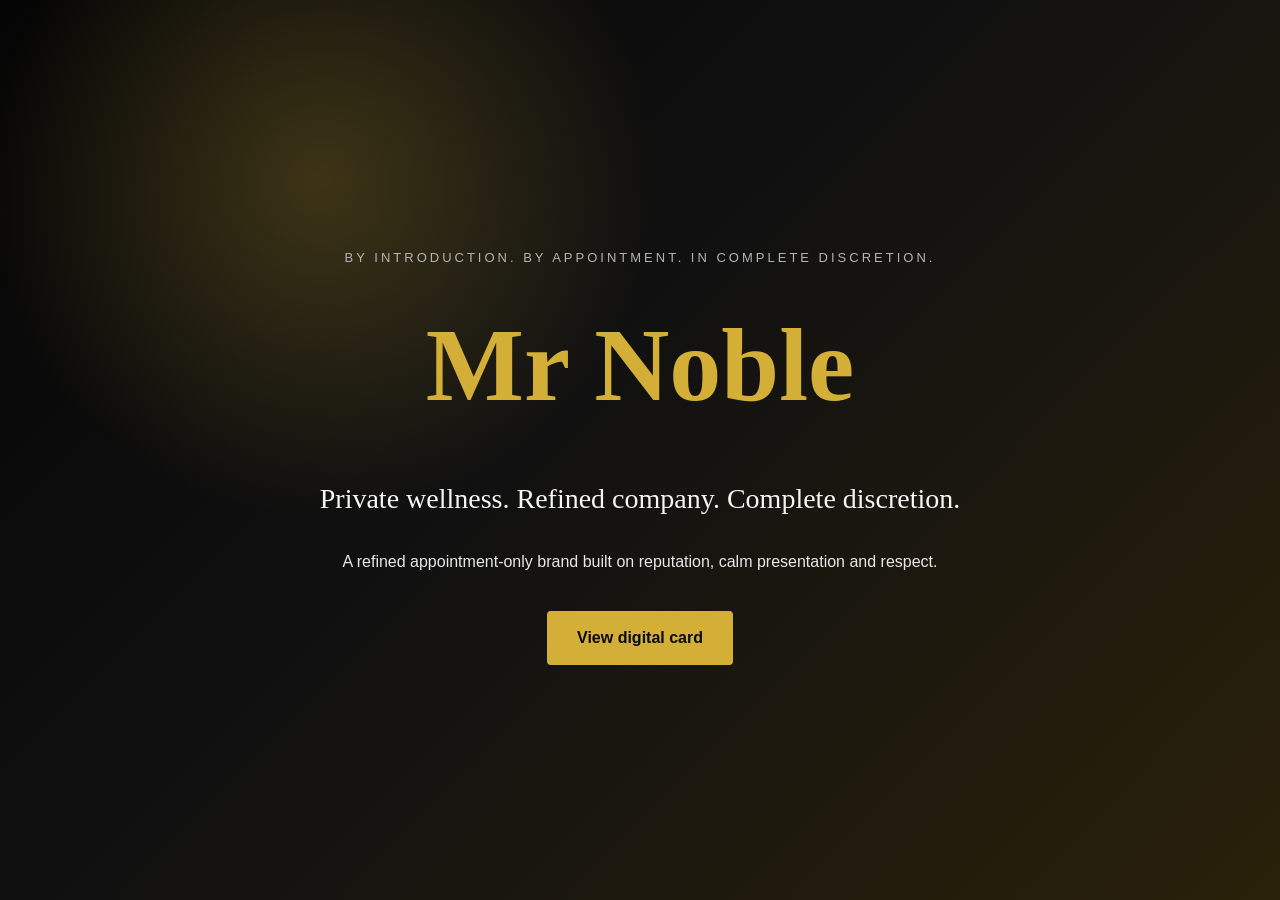
==== commit 5f81bc07: "Update homepage to Mr Noble" ====
--- a/index.html
+++ b/index.html
@@ -1,213 +1 @@
-<!DOCTYPE html>
-<html lang="en">
-<head>
-  <meta charset="UTF-8" />
-  <meta name="viewport" content="width=device-width, initial-scale=1.0" />
-  <title>Mr Black | Private Luxury Wellness & Companionship</title>
-  <meta name="description" content="Mr Black offers private luxury wellness, massage and social companionship appointments by request. Discreet home, hotel and event bookings for clients who value privacy, confidence and refined service." />
-  <link rel="stylesheet" href="styles.css" />
-  <link href="https://fonts.googleapis.com/css2?family=Playfair+Display:wght@400;600;700&family=Montserrat:wght@300;400;500;600&display=swap" rel="stylesheet" />
-</head>
-<body>
-  <header class="site-header">
-    <div class="container nav-wrap">
-      <a class="brand" href="#home">Mr Black</a>
-      <nav class="nav-menu" aria-label="Main navigation">
-        <a href="#about">About</a>
-        <a href="#services">Services</a>
-        <a href="#areas">Areas</a>
-        <a href="#privacy">Privacy</a>
-        <a href="#faqs">FAQs</a>
-        <a href="#contact">Book</a>
-      </nav>
-    </div>
-  </header>
-
-  <main>
-    <section id="home" class="hero">
-      <div class="hero-content container">
-        <p class="eyebrow">Discreet. Refined. By introduction.</p>
-        <h1>Mr Black</h1>
-        <p class="hero-tagline">Private luxury wellness and companionship, by appointment only.</p>
-        <p class="hero-description">For clients who value presence, privacy and polish. A refined service for private massage, elegant company and carefully arranged one-to-one appointments.</p>
-        <div class="hero-actions">
-          <a href="#contact" class="btn-primary">Request a booking</a>
-          <a href="#services" class="btn-secondary">View services</a>
-        </div>
-      </div>
-    </section>
-
-    <section id="about" class="section about">
-      <div class="container split">
-        <div>
-          <p class="eyebrow">The brand</p>
-          <h2>Quiet confidence. Serious discretion. Class without noise.</h2>
-        </div>
-        <div>
-          <p>Mr Black is a private, word-of-mouth service for women who prefer confidence without arrogance, attention without pressure, and luxury without anything feeling forced.</p>
-          <p>The experience is intentionally low profile: clean presentation, calm conversation, punctuality, manners, privacy and a composed presence. No public gallery is needed. The brand is built through reputation, recommendation and carefully handled introductions.</p>
-          <p>Whether the appointment is for relaxation, company, conversation or a private evening, the standard remains the same: refined, respectful, discreet and unhurried.</p>
-        </div>
-      </div>
-    </section>
-
-    <section id="services" class="section services">
-      <div class="container">
-        <p class="eyebrow center">Services</p>
-        <h2>Choose the experience that suits the moment.</h2>
-        <div class="card-grid">
-          <article class="card">
-            <span class="card-number">01</span>
-            <h3>Private wellness massage</h3>
-            <p>A calm, tailored massage appointment arranged with care, privacy and clear communication. The focus is relaxation, presence and a luxury one-to-one experience.</p>
-          </article>
-          <article class="card">
-            <span class="card-number">02</span>
-            <h3>Elegant companionship</h3>
-            <p>For dinners, theatre, shows, functions or private evenings where you want a confident, well-presented companion who can hold conversation and look the part.</p>
-          </article>
-          <article class="card">
-            <span class="card-number">03</span>
-            <h3>Hotel and home appointments</h3>
-            <p>Discreet appointments can be requested for a hotel or private residence. Details are handled quietly and agreed in advance.</p>
-          </article>
-          <article class="card">
-            <span class="card-number">04</span>
-            <h3>Signature private evening</h3>
-            <p>An unhurried appointment shaped around your preferred mood: relaxed, social, conversational, romantic, sensual or simply calm and private.</p>
-          </article>
-        </div>
-      </div>
-    </section>
-
-    <section id="areas" class="section areas">
-      <div class="container narrow">
-        <p class="eyebrow center">Areas covered</p>
-        <h2>Private appointments by request.</h2>
-        <p>Availability is arranged case by case. Add your preferred area, date, time and appointment type in the booking request. Travel outside the main area can be discussed in advance.</p>
-        <div class="pill-row">
-          <span>Home visits</span>
-          <span>Hotel visits</span>
-          <span>Social events</span>
-          <span>Theatre and dinner</span>
-          <span>Advance bookings</span>
-          <span>Discreet arrival</span>
-        </div>
-      </div>
-    </section>
-
-    <section id="privacy" class="section privacy">
-      <div class="container split">
-        <div>
-          <p class="eyebrow">Discretion</p>
-          <h2>In public or private, nothing is spoken out of place.</h2>
-        </div>
-        <div class="feature-list">
-          <p><strong>Private communication:</strong> booking details are handled respectfully and kept minimal.</p>
-          <p><strong>Social discretion:</strong> in any social environment, the arrangement stays private. No explanations, no awkwardness, no unnecessary attention.</p>
-          <p><strong>Low-profile presentation:</strong> smart, clean and composed. The aim is to blend into the setting and elevate the moment.</p>
-          <p><strong>Clear boundaries:</strong> expectations are discussed privately before confirming any appointment, so the experience remains respectful and comfortable.</p>
-        </div>
-      </div>
-    </section>
-
-    <section id="faqs" class="section faqs">
-      <div class="container">
-        <p class="eyebrow center">Questions</p>
-        <h2>FAQs</h2>
-        <div class="faq-list">
-          <details>
-            <summary>Why is there no personal photo?</summary>
-            <p>Mr Black is designed around privacy, mystery and recommendation. Images can be shared privately where appropriate, but the public brand stays discreet.</p>
-          </details>
-          <details>
-            <summary>How do I request an appointment?</summary>
-            <p>Use the booking form below and include your preferred date, time, location type and the style of experience you are looking for.</p>
-          </details>
-          <details>
-            <summary>Are bookings confirmed instantly?</summary>
-            <p>No. This is an appointment-request service. You will receive a response with availability before anything is confirmed.</p>
-          </details>
-          <details>
-            <summary>Can I request company for an event?</summary>
-            <p>Yes. Dinner, theatre, shows, functions and private social appointments can be requested in advance.</p>
-          </details>
-          <details>
-            <summary>Is the service discreet?</summary>
-            <p>Yes. Discretion, respect and privacy are central to the brand.</p>
-          </details>
-        </div>
-      </div>
-    </section>
-
-    <section id="contact" class="section contact">
-      <div class="container contact-content">
-        <p class="eyebrow center">Booking request</p>
-        <h2>Request your appointment.</h2>
-        <p>Complete the form below. It will open your email app with the enquiry prepared. Replace the booking email in the code when your business email is ready.</p>
-        <form class="booking-form" id="bookingForm">
-          <div class="form-grid">
-            <div class="form-group">
-              <label for="name">Name</label>
-              <input type="text" id="name" name="name" placeholder="Your name" required />
-            </div>
-            <div class="form-group">
-              <label for="email">Email</label>
-              <input type="email" id="email" name="email" placeholder="Your email" required />
-            </div>
-          </div>
-          <div class="form-grid">
-            <div class="form-group">
-              <label for="date">Preferred date</label>
-              <input type="text" id="date" name="date" placeholder="Example: Friday evening" />
-            </div>
-            <div class="form-group">
-              <label for="location">Appointment type</label>
-              <select id="location" name="location">
-                <option>Private massage</option>
-                <option>Home visit</option>
-                <option>Hotel appointment</option>
-                <option>Dinner, theatre or event</option>
-                <option>Private evening</option>
-                <option>Not sure yet</option>
-              </select>
-            </div>
-          </div>
-          <div class="form-group">
-            <label for="message">Message</label>
-            <textarea id="message" name="message" rows="5" placeholder="Share preferred time, area and the style of experience you are looking for." required></textarea>
-          </div>
-          <button type="submit" class="btn-primary">Prepare enquiry</button>
-        </form>
-      </div>
-    </section>
-  </main>
-
-  <footer class="site-footer">
-    <div class="container footer-content">
-      <p class="footer-logo">Mr Black</p>
-      <p class="footer-tagline">Private luxury wellness and companionship</p>
-      <p class="footer-note">Discretion. Respect. Excellence.</p>
-    </div>
-  </footer>
-
-  <script>
-    const bookingEmail = "bookings@example.com";
-    document.getElementById("bookingForm").addEventListener("submit", function (event) {
-      event.preventDefault();
-      const data = new FormData(event.target);
-      const subject = "Booking request for Mr Black";
-      const body = [
-        "Name: " + data.get("name"),
-        "Email: " + data.get("email"),
-        "Preferred date: " + data.get("date"),
-        "Appointment type: " + data.get("location"),
-        "",
-        "Message:",
-        data.get("message")
-      ].join("\n");
-      window.location.href = "mailto:" + bookingEmail + "?subject=" + encodeURIComponent(subject) + "&body=" + encodeURIComponent(body);
-    });
-  </script>
-</body>
-</html>
+<!DOCTYPE html><html><head><meta charset="UTF-8"><meta name="viewport" content="width=device-width,initial-scale=1"><title>Mr Noble</title><link rel="stylesheet" href="styles.css"></head><body><main class="hero"><div class="hero-content container"><p class="eyebrow">By introduction. By appointment. In complete discretion.</p><h1>Mr Noble</h1><p class="hero-tagline">Private wellness. Refined company. Complete discretion.</p><p class="hero-description">A refined appointment-only brand built on reputation, calm presentation and respect.</p><a href="card.html" class="btn-primary">View digital card</a></div></main></body></html>
--- a/styles.css
+++ b/styles.css
@@ -1 +1 @@
-body{margin:0;background:#0a0a0a;color:#f5f5f5;font-family:Arial,sans-serif;line-height:1.6}a{color:inherit;text-decoration:none}.container{width:90%;max-width:1120px;margin:auto}.narrow{max-width:820px;text-align:center}.site-header{position:absolute;top:0;left:0;width:100%;padding:18px 0;z-index:2}.nav-wrap{display:flex;justify-content:space-between;align-items:center}.brand,h1,h2,h3,.footer-logo{font-family:Georgia,serif;color:#d4af37}.brand{font-size:26px}.nav-menu{display:flex;gap:18px;text-transform:uppercase;font-size:12px;letter-spacing:2px}.hero{min-height:100vh;display:flex;align-items:center;text-align:center;background:radial-gradient(circle at 25% 20%,rgba(212,175,55,.25),transparent 28%),linear-gradient(135deg,#050505,#111 45%,#2a210a)}.hero-content{max-width:780px}.eyebrow{color:#b3b3b3;text-transform:uppercase;letter-spacing:3px;font-size:13px}.center{text-align:center}h1{font-size:clamp(52px,10vw,104px);margin:0}.hero-tagline{font-family:Georgia,serif;font-size:28px}.hero-description{color:#e8e8e8}.hero-actions{display:flex;gap:14px;justify-content:center;flex-wrap:wrap}.btn-primary,.btn-secondary{display:inline-block;margin-top:20px;padding:14px 30px;border-radius:4px;font-weight:bold}.btn-primary{background:#d4af37;color:#0a0a0a}.btn-secondary{border:1px solid #d4af37;color:#d4af37}.section{padding:78px 0}h2{text-align:center;font-size:42px;line-height:1.15}.split{display:grid;grid-template-columns:1fr 1.25fr;gap:46px;align-items:start}.services,.privacy{background:#111}.card-grid{display:grid;grid-template-columns:repeat(auto-fit,minmax(250px,1fr));gap:28px;margin-top:35px}.card{background:#1a1a1a;padding:30px;border-radius:10px;border:1px solid rgba(212,175,55,.18)}.card-number{color:#d4af37;letter-spacing:2px}.pill-row{display:flex;flex-wrap:wrap;gap:12px;justify-content:center;margin-top:24px}.pill-row span{border:1px solid rgba(212,175,55,.35);border-radius:999px;padding:10px 16px;color:#d4af37}.feature-list strong{color:#d4af37}.faq-list{max-width:820px;margin:30px auto 0}.faq-list details{background:#141414;margin-bottom:12px;padding:18px;border-radius:8px}.faq-list summary{cursor:pointer;color:#d4af37;font-weight:bold}.contact-content{text-align:center;max-width:820px}.booking-form{max-width:720px;margin:30px auto 0}.form-grid{display:grid;grid-template-columns:1fr 1fr;gap:18px}.form-group{text-align:left;margin-bottom:20px}.form-group label{display:block;color:#d4af37;margin-bottom:8px}.form-group input,.form-group textarea,.form-group select{width:100%;box-sizing:border-box;padding:14px;background:#1a1a1a;border:1px solid #333;color:white;border-radius:4px}.site-footer{text-align:center;background:#000;padding:35px 0;color:#b3b3b3}.footer-logo{font-size:28px;margin:0}.footer-note{letter-spacing:2px;text-transform:uppercase;font-size:12px}@media(max-width:800px){.nav-wrap{flex-direction:column;gap:12px}.nav-menu{font-size:10px;gap:10px;flex-wrap:wrap;justify-content:center}.split,.form-grid{grid-template-columns:1fr}h2{font-size:32px}.section{padding:56px 0}}+body{margin:0;background:#0a0a0a;color:#f5f5f5;font-family:Arial,sans-serif;line-height:1.6}a{color:inherit;text-decoration:none}.container{width:90%;max-width:1120px;margin:auto}.narrow{max-width:820px;text-align:center}.site-header{position:absolute;top:0;left:0;width:100%;padding:18px 0;z-index:2}.nav-wrap{display:flex;justify-content:space-between;align-items:center}.brand,h1,h2,h3,.footer-logo{font-family:Georgia,serif;color:#d4af37}.brand{font-size:26px}.nav-menu{display:flex;gap:18px;text-transform:uppercase;font-size:12px;letter-spacing:2px}.hero{min-height:100vh;display:flex;align-items:center;text-align:center;background:radial-gradient(circle at 25% 20%,rgba(212,175,55,.25),transparent 28%),linear-gradient(135deg,#050505,#111 45%,#2a210a)}.hero-content{max-width:780px}.eyebrow{color:#b3b3b3;text-transform:uppercase;letter-spacing:3px;font-size:13px}.center{text-align:center}h1{font-size:clamp(52px,10vw,104px);margin:0}.hero-tagline{font-family:Georgia,serif;font-size:28px}.hero-description{color:#e8e8e8}.hero-actions{display:flex;gap:14px;justify-content:center;flex-wrap:wrap}.btn-primary,.btn-secondary{display:inline-block;margin-top:20px;padding:14px 30px;border-radius:4px;font-weight:bold}.btn-primary{background:#d4af37;color:#0a0a0a}.btn-secondary{border:1px solid #d4af37;color:#d4af37}.section{padding:78px 0}h2{text-align:center;font-size:42px;line-height:1.15}.split{display:grid;grid-template-columns:1fr 1.25fr;gap:46px;align-items:start}.services,.privacy{background:#111}.card-grid{display:grid;grid-template-columns:repeat(auto-fit,minmax(250px,1fr));gap:28px;margin-top:35px}.card{background:#1a1a1a;padding:30px;border-radius:10px;border:1px solid rgba(212,175,55,.18)}.card-number{color:#d4af37;letter-spacing:2px}.pill-row{display:flex;flex-wrap:wrap;gap:12px;justify-content:center;margin-top:24px}.pill-row span{border:1px solid rgba(212,175,55,.35);border-radius:999px;padding:10px 16px;color:#d4af37}.feature-list strong{color:#d4af37}.faq-list{max-width:820px;margin:30px auto 0}.faq-list details{background:#141414;margin-bottom:12px;padding:18px;border-radius:8px}.faq-list summary{cursor:pointer;color:#d4af37;font-weight:bold}.contact-content{text-align:center;max-width:820px}.booking-form{max-width:720px;margin:30px auto 0}.form-grid{display:grid;grid-template-columns:1fr 1fr;gap:18px}.form-group{text-align:left;margin-bottom:20px}.form-group label{display:block;color:#d4af37;margin-bottom:8px}.form-group input,.form-group textarea,.form-group select{width:100%;box-sizing:border-box;padding:14px;background:#1a1a1a;border:1px solid #333;color:white;border-radius:4px}.site-footer{text-align:center;background:#000;padding:35px 0;color:#b3b3b3}.footer-logo{font-size:28px;margin:0}.footer-note{letter-spacing:2px;text-transform:uppercase;font-size:12px}.card-page{min-height:100vh;background:radial-gradient(circle at 50% 10%,rgba(212,175,55,.22),transparent 30%),linear-gradient(135deg,#050505,#111,#231c09)}.digital-card-wrap{min-height:100vh;display:flex;align-items:center;justify-content:center;padding:32px}.digital-card{max-width:520px;text-align:center;background:rgba(10,10,10,.82);border:1px solid rgba(212,175,55,.3);border-radius:18px;padding:42px 28px;box-shadow:0 30px 80px rgba(0,0,0,.55)}.digital-card h1{font-size:64px}.card-actions{display:flex;gap:12px;justify-content:center;flex-wrap:wrap}@media(max-width:800px){.nav-wrap{flex-direction:column;gap:12px}.nav-menu{font-size:10px;gap:10px;flex-wrap:wrap;justify-content:center}.split,.form-grid{grid-template-columns:1fr}h2{font-size:32px}.section{padding:56px 0}.digital-card h1{font-size:48px}}
